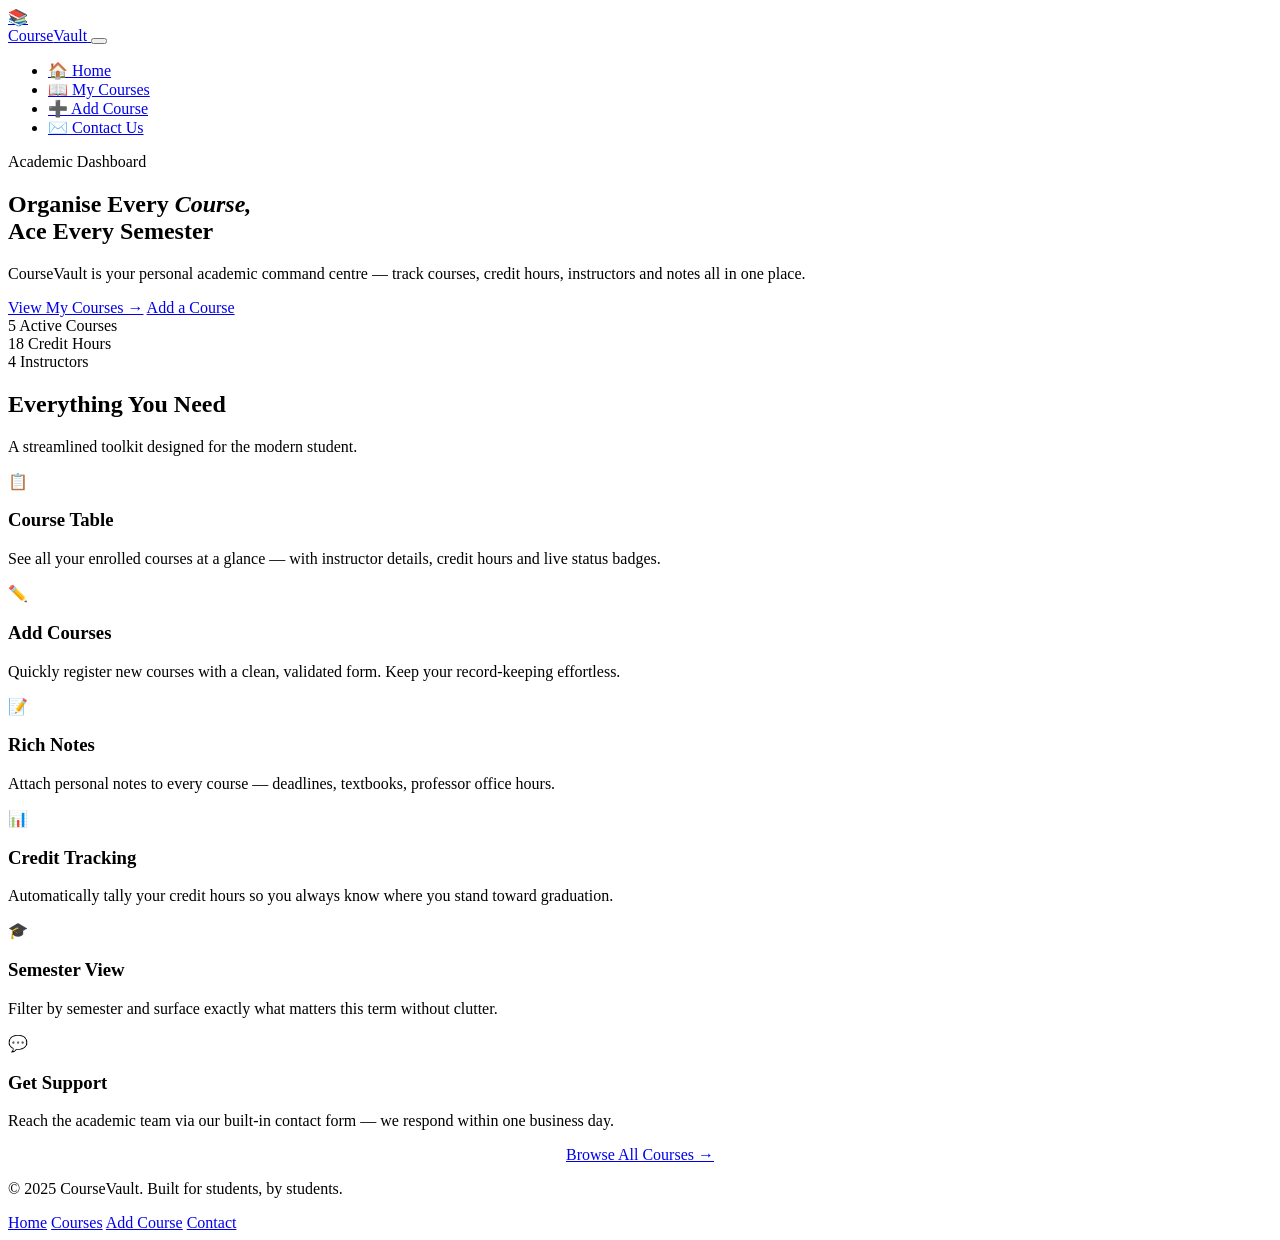
==== index.html @ 31627880 "Add files via upload" ====
<!DOCTYPE html>
<html lang="en">
<head>
  <meta charset="UTF-8" />
  <meta name="viewport" content="width=device-width, initial-scale=1.0" />
  <title>CourseVault — Personal Course Organizer</title>
  <link rel="stylesheet" href="css/style.css" />
</head>
<body>

  <!-- ═══ HEADER ═══ -->
  <header>
    <div class="container nav-inner">
      <a href="index.html" class="nav-logo" aria-label="CourseVault Home">
        <div class="nav-logo-icon">📚</div>
        <span class="nav-logo-text">Course<span>Vault</span></span>
      </a>

      <button class="nav-toggle" id="navToggle" aria-label="Toggle menu" aria-expanded="false">
        <span></span><span></span><span></span>
      </button>

      <nav id="mainNav" aria-label="Primary navigation">
        <ul>
          <li><a href="index.html" class="active">🏠 Home</a></li>
          <li><a href="courses.html">📖 My Courses</a></li>
          <li><a href="add-course.html">➕ Add Course</a></li>
          <li><a href="contact.html">✉️ Contact Us</a></li>
        </ul>
      </nav>
    </div>
  </header>

  <!-- ═══ MAIN ═══ -->
  <main>

    <!-- Hero -->
    <section class="hero" aria-labelledby="hero-title">
      <div class="container">
        <div class="hero-eyebrow fade-up">Academic Dashboard</div>
        <h1 id="hero-title" class="fade-up fade-up-1">
          Organise Every <em>Course,</em><br>Ace Every Semester
        </h1>
        <p class="hero-sub fade-up fade-up-2">
          CourseVault is your personal academic command centre — track
          courses, credit hours, instructors and notes all in one place.
        </p>
        <div class="btn-group fade-up fade-up-3">
          <a href="courses.html" class="btn btn-primary">View My Courses →</a>
          <a href="add-course.html" class="btn btn-outline">Add a Course</a>
        </div>
      </div>
    </section>

    <!-- Stats -->
    <section aria-label="Quick statistics">
      <div class="container">
        <div class="stats-row">
          <div>
            <span class="stat-num">5</span>
            <span class="stat-label">Active Courses</span>
          </div>
          <div>
            <span class="stat-num">18</span>
            <span class="stat-label">Credit Hours</span>
          </div>
          <div>
            <span class="stat-num">4</span>
            <span class="stat-label">Instructors</span>
          </div>
        </div>
      </div>
    </section>

    <!-- Features -->
    <section class="section" aria-labelledby="features-title">
      <div class="container">
        <div class="section-heading">
          <h2 id="features-title">Everything You Need</h2>
          <p>A streamlined toolkit designed for the modern student.</p>
        </div>

        <div class="cards-grid">
          <article class="card fade-up">
            <div class="card-icon">📋</div>
            <h3>Course Table</h3>
            <p>See all your enrolled courses at a glance — with instructor details, credit hours and live status badges.</p>
          </article>

          <article class="card fade-up fade-up-1">
            <div class="card-icon">✏️</div>
            <h3>Add Courses</h3>
            <p>Quickly register new courses with a clean, validated form. Keep your record-keeping effortless.</p>
          </article>

          <article class="card fade-up fade-up-2">
            <div class="card-icon">📝</div>
            <h3>Rich Notes</h3>
            <p>Attach personal notes to every course — deadlines, textbooks, professor office hours.</p>
          </article>

          <article class="card fade-up fade-up-3">
            <div class="card-icon">📊</div>
            <h3>Credit Tracking</h3>
            <p>Automatically tally your credit hours so you always know where you stand toward graduation.</p>
          </article>

          <article class="card fade-up">
            <div class="card-icon">🎓</div>
            <h3>Semester View</h3>
            <p>Filter by semester and surface exactly what matters this term without clutter.</p>
          </article>

          <article class="card fade-up fade-up-1">
            <div class="card-icon">💬</div>
            <h3>Get Support</h3>
            <p>Reach the academic team via our built-in contact form — we respond within one business day.</p>
          </article>
        </div>

        <div style="text-align:center;">
          <a href="courses.html" class="btn btn-primary">Browse All Courses →</a>
        </div>
      </div>
    </section>

  </main>

  <!-- ═══ FOOTER ═══ -->
  <footer>
    <div class="container footer-inner">
      <p class="footer-copy">© 2025 CourseVault. Built for students, by students.</p>
      <nav class="footer-links" aria-label="Footer links">
        <a href="index.html">Home</a>
        <a href="courses.html">Courses</a>
        <a href="add-course.html">Add Course</a>
        <a href="contact.html">Contact</a>
      </nav>
    </div>
  </footer>

  <script>
    const toggle = document.getElementById('navToggle');
    const nav    = document.getElementById('mainNav');
    toggle.addEventListener('click', () => {
      const open = nav.classList.toggle('open');
      toggle.setAttribute('aria-expanded', open);
    });
  </script>

</body>
</html>
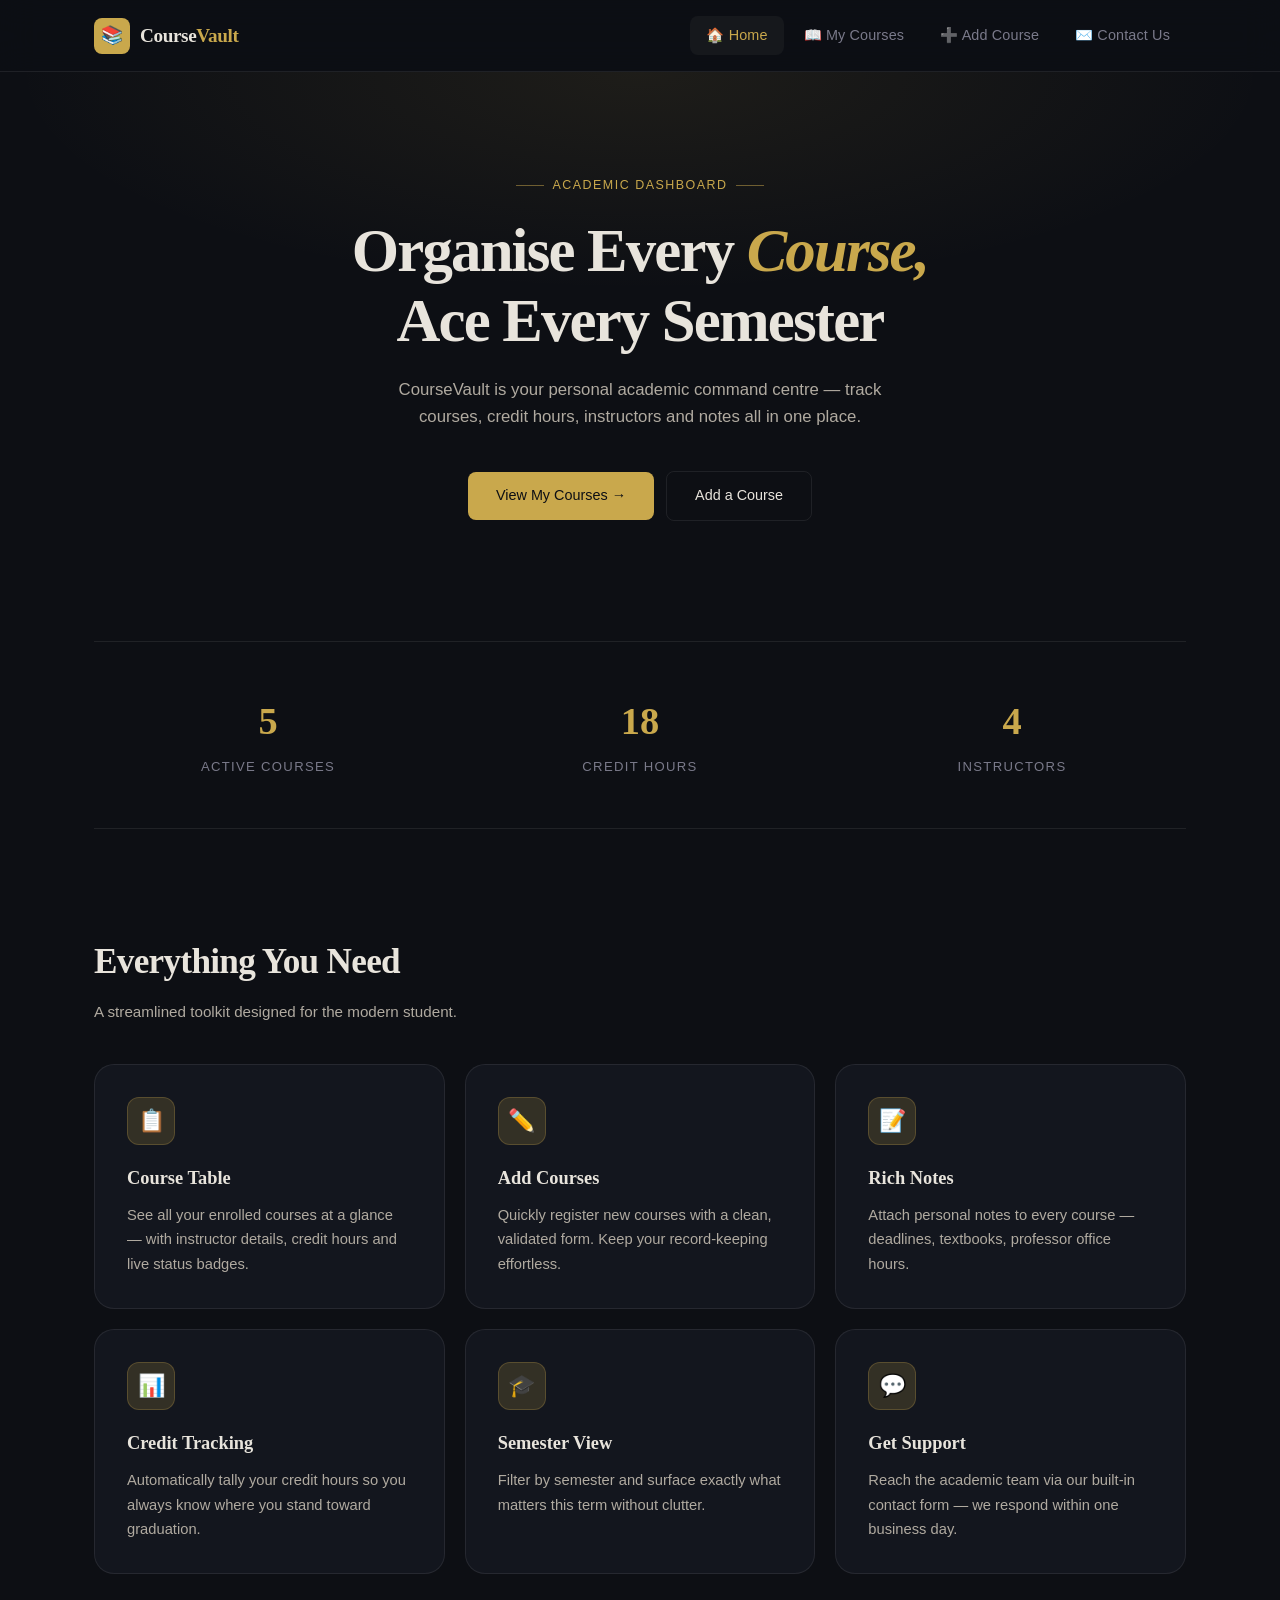
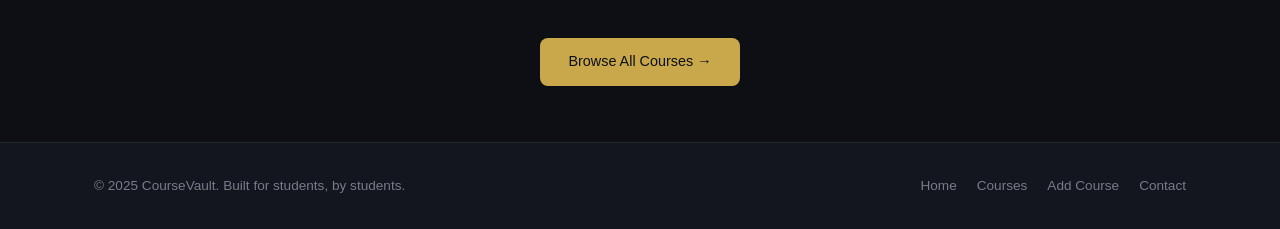
==== commit 0875ca96: "Add files via upload" ====
--- a/index.html
+++ b/index.html
@@ -4,7 +4,7 @@
   <meta charset="UTF-8" />
   <meta name="viewport" content="width=device-width, initial-scale=1.0" />
   <title>CourseVault — Personal Course Organizer</title>
-  <link rel="stylesheet" href="css/style.css" />
+ <link rel="stylesheet" href="style.css" />
 </head>
 <body>
 
--- a/style.css
+++ b/style.css
@@ -0,0 +1,684 @@
+/* ============================================
+   PERSONAL COURSE ORGANIZER — style.css
+   Aesthetic: Academic Luxe / Dark Refined
+   ============================================ */
+
+@import url('https://fonts.googleapis.com/css2?family=Playfair+Display:wght@400;600;700&family=DM+Sans:ital,wght@0,300;0,400;0,500;1,300&display=swap');
+
+/* ── CSS Variables ─────────────────────────── */
+:root {
+  --bg:         #0d0f14;
+  --bg-card:    #13161e;
+  --bg-glass:   rgba(255,255,255,0.04);
+  --border:     rgba(255,255,255,0.08);
+  --accent:     #c9a84c;
+  --accent-dim: #a8873a;
+  --accent-glow:rgba(201,168,76,0.18);
+  --text:       #e8e4dc;
+  --text-muted: #7a7a8a;
+  --text-light: #b0aaa0;
+  --nav-h:      72px;
+  --radius:     12px;
+  --radius-lg:  20px;
+  --shadow:     0 8px 32px rgba(0,0,0,0.45);
+  --transition: 0.28s cubic-bezier(0.4,0,0.2,1);
+  --font-display: 'Playfair Display', Georgia, serif;
+  --font-body:    'DM Sans', sans-serif;
+}
+
+/* ── Reset & Base ──────────────────────────── */
+*, *::before, *::after { box-sizing: border-box; margin: 0; padding: 0; }
+
+html { scroll-behavior: smooth; }
+
+body {
+  background: var(--bg);
+  color: var(--text);
+  font-family: var(--font-body);
+  font-size: 16px;
+  line-height: 1.65;
+  min-height: 100vh;
+  display: flex;
+  flex-direction: column;
+}
+
+img { display: block; max-width: 100%; }
+
+a { color: var(--accent); text-decoration: none; transition: color var(--transition); }
+a:hover { color: #f0c96a; }
+
+/* ── Utility ───────────────────────────────── */
+.container {
+  width: 100%;
+  max-width: 1140px;
+  margin: 0 auto;
+  padding: 0 24px;
+}
+
+.sr-only {
+  position: absolute; width:1px; height:1px;
+  padding:0; margin:-1px; overflow:hidden;
+  clip:rect(0,0,0,0); white-space:nowrap; border:0;
+}
+
+/* ── Header / Nav ──────────────────────────── */
+header {
+  position: sticky;
+  top: 0;
+  z-index: 100;
+  height: var(--nav-h);
+  background: rgba(13,15,20,0.85);
+  backdrop-filter: blur(18px);
+  -webkit-backdrop-filter: blur(18px);
+  border-bottom: 1px solid var(--border);
+}
+
+.nav-inner {
+  display: flex;
+  align-items: center;
+  justify-content: space-between;
+  height: 100%;
+}
+
+.nav-logo {
+  display: flex;
+  align-items: center;
+  gap: 10px;
+  text-decoration: none;
+}
+
+.nav-logo-icon {
+  width: 36px; height: 36px;
+  background: var(--accent);
+  border-radius: 8px;
+  display: grid;
+  place-items: center;
+  font-size: 18px;
+}
+
+.nav-logo-text {
+  font-family: var(--font-display);
+  font-size: 1.2rem;
+  font-weight: 600;
+  color: var(--text);
+  letter-spacing: -0.02em;
+}
+
+.nav-logo-text span { color: var(--accent); }
+
+nav ul {
+  list-style: none;
+  display: flex;
+  align-items: center;
+  gap: 4px;
+}
+
+nav ul li a {
+  display: flex;
+  align-items: center;
+  gap: 6px;
+  padding: 8px 16px;
+  border-radius: 8px;
+  font-size: 0.9rem;
+  font-weight: 500;
+  color: var(--text-muted);
+  letter-spacing: 0.01em;
+  transition: background var(--transition), color var(--transition);
+}
+
+nav ul li a:hover,
+nav ul li a.active {
+  background: var(--bg-glass);
+  color: var(--text);
+}
+
+nav ul li a.active {
+  color: var(--accent);
+}
+
+/* hamburger */
+.nav-toggle {
+  display: none;
+  flex-direction: column;
+  gap: 5px;
+  background: none;
+  border: none;
+  cursor: pointer;
+  padding: 4px;
+}
+.nav-toggle span {
+  display: block;
+  width: 24px; height: 2px;
+  background: var(--text);
+  border-radius: 2px;
+  transition: transform var(--transition), opacity var(--transition);
+}
+
+/* ── Main content area ─────────────────────── */
+main { flex: 1; }
+
+/* ── Page Hero ─────────────────────────────── */
+.hero {
+  padding: 96px 0 72px;
+  text-align: center;
+  position: relative;
+  overflow: hidden;
+}
+
+.hero::before {
+  content: '';
+  position: absolute;
+  inset: 0;
+  background: radial-gradient(ellipse 70% 60% at 50% 0%, rgba(201,168,76,0.09) 0%, transparent 70%);
+  pointer-events: none;
+}
+
+.hero-eyebrow {
+  display: inline-flex;
+  align-items: center;
+  gap: 8px;
+  font-size: 0.78rem;
+  font-weight: 500;
+  letter-spacing: 0.12em;
+  text-transform: uppercase;
+  color: var(--accent);
+  margin-bottom: 20px;
+}
+
+.hero-eyebrow::before,
+.hero-eyebrow::after {
+  content: '';
+  display: block;
+  width: 28px; height: 1px;
+  background: var(--accent);
+  opacity: 0.5;
+}
+
+.hero h1 {
+  font-family: var(--font-display);
+  font-size: clamp(2.2rem, 6vw, 3.8rem);
+  font-weight: 700;
+  line-height: 1.15;
+  letter-spacing: -0.03em;
+  color: var(--text);
+  margin-bottom: 20px;
+}
+
+.hero h1 em {
+  font-style: italic;
+  color: var(--accent);
+}
+
+.hero-sub {
+  max-width: 520px;
+  margin: 0 auto 40px;
+  color: var(--text-light);
+  font-size: 1.05rem;
+  font-weight: 300;
+}
+
+/* ── Buttons ───────────────────────────────── */
+.btn {
+  display: inline-flex;
+  align-items: center;
+  gap: 8px;
+  padding: 12px 28px;
+  border-radius: 8px;
+  font-family: var(--font-body);
+  font-size: 0.9rem;
+  font-weight: 500;
+  cursor: pointer;
+  border: none;
+  transition: background var(--transition), transform var(--transition), box-shadow var(--transition);
+}
+
+.btn-primary {
+  background: var(--accent);
+  color: #0d0f14;
+}
+
+.btn-primary:hover {
+  background: #f0c96a;
+  color: #0d0f14;
+  transform: translateY(-2px);
+  box-shadow: 0 8px 24px var(--accent-glow);
+}
+
+.btn-outline {
+  background: transparent;
+  color: var(--text);
+  border: 1px solid var(--border);
+}
+
+.btn-outline:hover {
+  border-color: var(--accent);
+  color: var(--accent);
+  transform: translateY(-2px);
+}
+
+.btn-group {
+  display: flex;
+  align-items: center;
+  gap: 12px;
+  flex-wrap: wrap;
+  justify-content: center;
+}
+
+/* ── Cards ─────────────────────────────────── */
+.card {
+  background: var(--bg-card);
+  border: 1px solid var(--border);
+  border-radius: var(--radius-lg);
+  padding: 32px;
+  transition: border-color var(--transition), transform var(--transition), box-shadow var(--transition);
+}
+
+.card:hover {
+  border-color: rgba(201,168,76,0.3);
+  transform: translateY(-4px);
+  box-shadow: var(--shadow);
+}
+
+.card-icon {
+  width: 48px; height: 48px;
+  border-radius: 12px;
+  background: var(--accent-glow);
+  border: 1px solid rgba(201,168,76,0.25);
+  display: grid;
+  place-items: center;
+  font-size: 22px;
+  margin-bottom: 18px;
+}
+
+.card h3 {
+  font-family: var(--font-display);
+  font-size: 1.15rem;
+  font-weight: 600;
+  margin-bottom: 10px;
+  color: var(--text);
+}
+
+.card p { color: var(--text-light); font-size: 0.92rem; }
+
+/* ── Stats Row ─────────────────────────────── */
+.stats-row {
+  display: grid;
+  grid-template-columns: repeat(3, 1fr);
+  gap: 24px;
+  padding: 48px 0;
+  border-top: 1px solid var(--border);
+  border-bottom: 1px solid var(--border);
+  margin: 48px 0;
+  text-align: center;
+}
+
+.stat-num {
+  font-family: var(--font-display);
+  font-size: 2.4rem;
+  font-weight: 700;
+  color: var(--accent);
+  display: block;
+}
+
+.stat-label {
+  font-size: 0.82rem;
+  text-transform: uppercase;
+  letter-spacing: 0.1em;
+  color: var(--text-muted);
+  font-weight: 500;
+}
+
+/* ── Section Heading ───────────────────────── */
+.section-heading {
+  margin-bottom: 40px;
+}
+
+.section-heading h2 {
+  font-family: var(--font-display);
+  font-size: clamp(1.5rem, 3vw, 2.2rem);
+  font-weight: 700;
+  letter-spacing: -0.02em;
+  margin-bottom: 8px;
+}
+
+.section-heading p {
+  color: var(--text-light);
+  font-size: 0.95rem;
+}
+
+/* ── Table ─────────────────────────────────── */
+.table-wrapper {
+  width: 100%;
+  overflow-x: auto;
+  border: 1px solid var(--border);
+  border-radius: var(--radius-lg);
+  background: var(--bg-card);
+}
+
+table {
+  width: 100%;
+  border-collapse: collapse;
+  font-size: 0.92rem;
+}
+
+thead tr {
+  border-bottom: 1px solid var(--border);
+}
+
+thead th {
+  padding: 16px 20px;
+  text-align: left;
+  font-size: 0.75rem;
+  font-weight: 600;
+  text-transform: uppercase;
+  letter-spacing: 0.1em;
+  color: var(--text-muted);
+  white-space: nowrap;
+}
+
+tbody tr {
+  border-bottom: 1px solid var(--border);
+  transition: background var(--transition);
+}
+
+tbody tr:last-child { border-bottom: none; }
+
+tbody tr:hover { background: var(--bg-glass); }
+
+tbody td {
+  padding: 16px 20px;
+  color: var(--text-light);
+  vertical-align: middle;
+}
+
+tbody td:first-child { color: var(--text); font-weight: 500; }
+
+.badge {
+  display: inline-block;
+  padding: 3px 10px;
+  border-radius: 100px;
+  font-size: 0.75rem;
+  font-weight: 600;
+  letter-spacing: 0.03em;
+}
+
+.badge-green  { background: rgba(74,222,128,0.12); color: #4ade80; }
+.badge-yellow { background: rgba(250,204,21,0.12);  color: #facc15; }
+.badge-blue   { background: rgba(96,165,250,0.12);  color: #60a5fa; }
+.badge-red    { background: rgba(248,113,113,0.12); color: #f87171; }
+.badge-purple { background: rgba(192,132,252,0.12); color: #c084fc; }
+
+/* ── Form ──────────────────────────────────── */
+.form-card {
+  max-width: 680px;
+  margin: 0 auto;
+}
+
+.form-grid {
+  display: grid;
+  grid-template-columns: 1fr 1fr;
+  gap: 20px;
+}
+
+.form-group {
+  display: flex;
+  flex-direction: column;
+  gap: 8px;
+}
+
+.form-group.full { grid-column: 1 / -1; }
+
+label {
+  font-size: 0.82rem;
+  font-weight: 500;
+  text-transform: uppercase;
+  letter-spacing: 0.08em;
+  color: var(--text-muted);
+}
+
+input[type="text"],
+input[type="email"],
+input[type="number"],
+input[type="tel"],
+select,
+textarea {
+  width: 100%;
+  background: var(--bg);
+  border: 1px solid var(--border);
+  border-radius: var(--radius);
+  padding: 12px 16px;
+  color: var(--text);
+  font-family: var(--font-body);
+  font-size: 0.95rem;
+  outline: none;
+  transition: border-color var(--transition), box-shadow var(--transition);
+}
+
+input:focus, select:focus, textarea:focus {
+  border-color: var(--accent);
+  box-shadow: 0 0 0 3px var(--accent-glow);
+}
+
+input::placeholder, textarea::placeholder { color: var(--text-muted); }
+
+select option { background: var(--bg-card); }
+
+textarea { resize: vertical; min-height: 120px; }
+
+.form-actions {
+  display: flex;
+  gap: 12px;
+  margin-top: 8px;
+  flex-wrap: wrap;
+}
+
+/* ── Contact grid ──────────────────────────── */
+.contact-grid {
+  display: grid;
+  grid-template-columns: 1fr 1fr;
+  gap: 48px;
+  align-items: start;
+}
+
+.contact-info h2 {
+  font-family: var(--font-display);
+  font-size: 2rem;
+  font-weight: 700;
+  letter-spacing: -0.03em;
+  margin-bottom: 16px;
+}
+
+.contact-info p { color: var(--text-light); margin-bottom: 32px; }
+
+.contact-item {
+  display: flex;
+  align-items: flex-start;
+  gap: 16px;
+  margin-bottom: 24px;
+}
+
+.contact-item-icon {
+  width: 40px; height: 40px; flex-shrink: 0;
+  border-radius: 10px;
+  background: var(--accent-glow);
+  border: 1px solid rgba(201,168,76,0.25);
+  display: grid;
+  place-items: center;
+  font-size: 17px;
+}
+
+.contact-item-text strong {
+  display: block;
+  font-size: 0.85rem;
+  font-weight: 600;
+  text-transform: uppercase;
+  letter-spacing: 0.08em;
+  color: var(--text-muted);
+  margin-bottom: 2px;
+}
+
+.contact-item-text span { color: var(--text-light); font-size: 0.95rem; }
+
+/* ── Page header banner ────────────────────── */
+.page-banner {
+  padding: 64px 0 48px;
+  border-bottom: 1px solid var(--border);
+  margin-bottom: 56px;
+  position: relative;
+  overflow: hidden;
+}
+
+.page-banner::before {
+  content: '';
+  position: absolute;
+  inset: 0;
+  background: radial-gradient(ellipse 60% 100% at 0% 50%, rgba(201,168,76,0.06) 0%, transparent 70%);
+  pointer-events: none;
+}
+
+.page-banner h1 {
+  font-family: var(--font-display);
+  font-size: clamp(1.8rem, 4vw, 2.8rem);
+  font-weight: 700;
+  letter-spacing: -0.03em;
+  margin-bottom: 8px;
+}
+
+.page-banner p { color: var(--text-light); font-size: 1rem; }
+
+/* ── Footer ────────────────────────────────── */
+footer {
+  margin-top: auto;
+  border-top: 1px solid var(--border);
+  background: var(--bg-card);
+  padding: 32px 0;
+}
+
+.footer-inner {
+  display: flex;
+  align-items: center;
+  justify-content: space-between;
+  gap: 16px;
+  flex-wrap: wrap;
+}
+
+.footer-copy {
+  font-size: 0.85rem;
+  color: var(--text-muted);
+}
+
+.footer-links {
+  display: flex;
+  gap: 20px;
+}
+
+.footer-links a {
+  font-size: 0.85rem;
+  color: var(--text-muted);
+  transition: color var(--transition);
+}
+
+.footer-links a:hover { color: var(--accent); }
+
+/* ── Feature cards grid ────────────────────── */
+.cards-grid {
+  display: grid;
+  grid-template-columns: repeat(3, 1fr);
+  gap: 20px;
+  margin-bottom: 64px;
+}
+
+/* ── Sections spacing ──────────────────────── */
+.section { padding: 56px 0; }
+
+/* ── Success / info alert ──────────────────── */
+.alert {
+  display: none;
+  align-items: center;
+  gap: 12px;
+  padding: 14px 18px;
+  border-radius: var(--radius);
+  font-size: 0.9rem;
+  margin-top: 16px;
+}
+
+.alert-success {
+  background: rgba(74,222,128,0.1);
+  border: 1px solid rgba(74,222,128,0.25);
+  color: #4ade80;
+}
+
+/* ── Divider ───────────────────────────────── */
+.divider {
+  border: none;
+  border-top: 1px solid var(--border);
+  margin: 48px 0;
+}
+
+/* ── Responsive ────────────────────────────── */
+@media (max-width: 900px) {
+  .cards-grid { grid-template-columns: 1fr 1fr; }
+  .contact-grid { grid-template-columns: 1fr; gap: 40px; }
+  .stats-row { grid-template-columns: 1fr; gap: 32px; }
+}
+
+@media (max-width: 720px) {
+  :root { --nav-h: 64px; }
+
+  .nav-toggle { display: flex; }
+
+  nav {
+    position: absolute;
+    top: var(--nav-h);
+    left: 0; right: 0;
+    background: rgba(13,15,20,0.97);
+    backdrop-filter: blur(18px);
+    border-bottom: 1px solid var(--border);
+    max-height: 0;
+    overflow: hidden;
+    transition: max-height 0.35s cubic-bezier(0.4,0,0.2,1);
+  }
+
+  nav.open { max-height: 400px; }
+
+  nav ul {
+    flex-direction: column;
+    align-items: stretch;
+    padding: 16px 24px 24px;
+    gap: 4px;
+  }
+
+  nav ul li a { padding: 12px 16px; }
+
+  .cards-grid { grid-template-columns: 1fr; }
+
+  .form-grid { grid-template-columns: 1fr; }
+  .form-group.full { grid-column: 1; }
+
+  .hero { padding: 64px 0 48px; }
+
+  .page-banner { padding: 48px 0 36px; }
+
+  .footer-inner { flex-direction: column; text-align: center; }
+}
+
+@media (max-width: 480px) {
+  .container { padding: 0 16px; }
+  .card { padding: 24px 20px; }
+  .btn { padding: 11px 22px; }
+}
+
+/* ── Animations ────────────────────────────── */
+@keyframes fadeUp {
+  from { opacity: 0; transform: translateY(20px); }
+  to   { opacity: 1; transform: translateY(0); }
+}
+
+.fade-up {
+  animation: fadeUp 0.6s var(--transition) both;
+}
+
+.fade-up-1 { animation-delay: 0.05s; }
+.fade-up-2 { animation-delay: 0.15s; }
+.fade-up-3 { animation-delay: 0.25s; }
+.fade-up-4 { animation-delay: 0.35s; }
